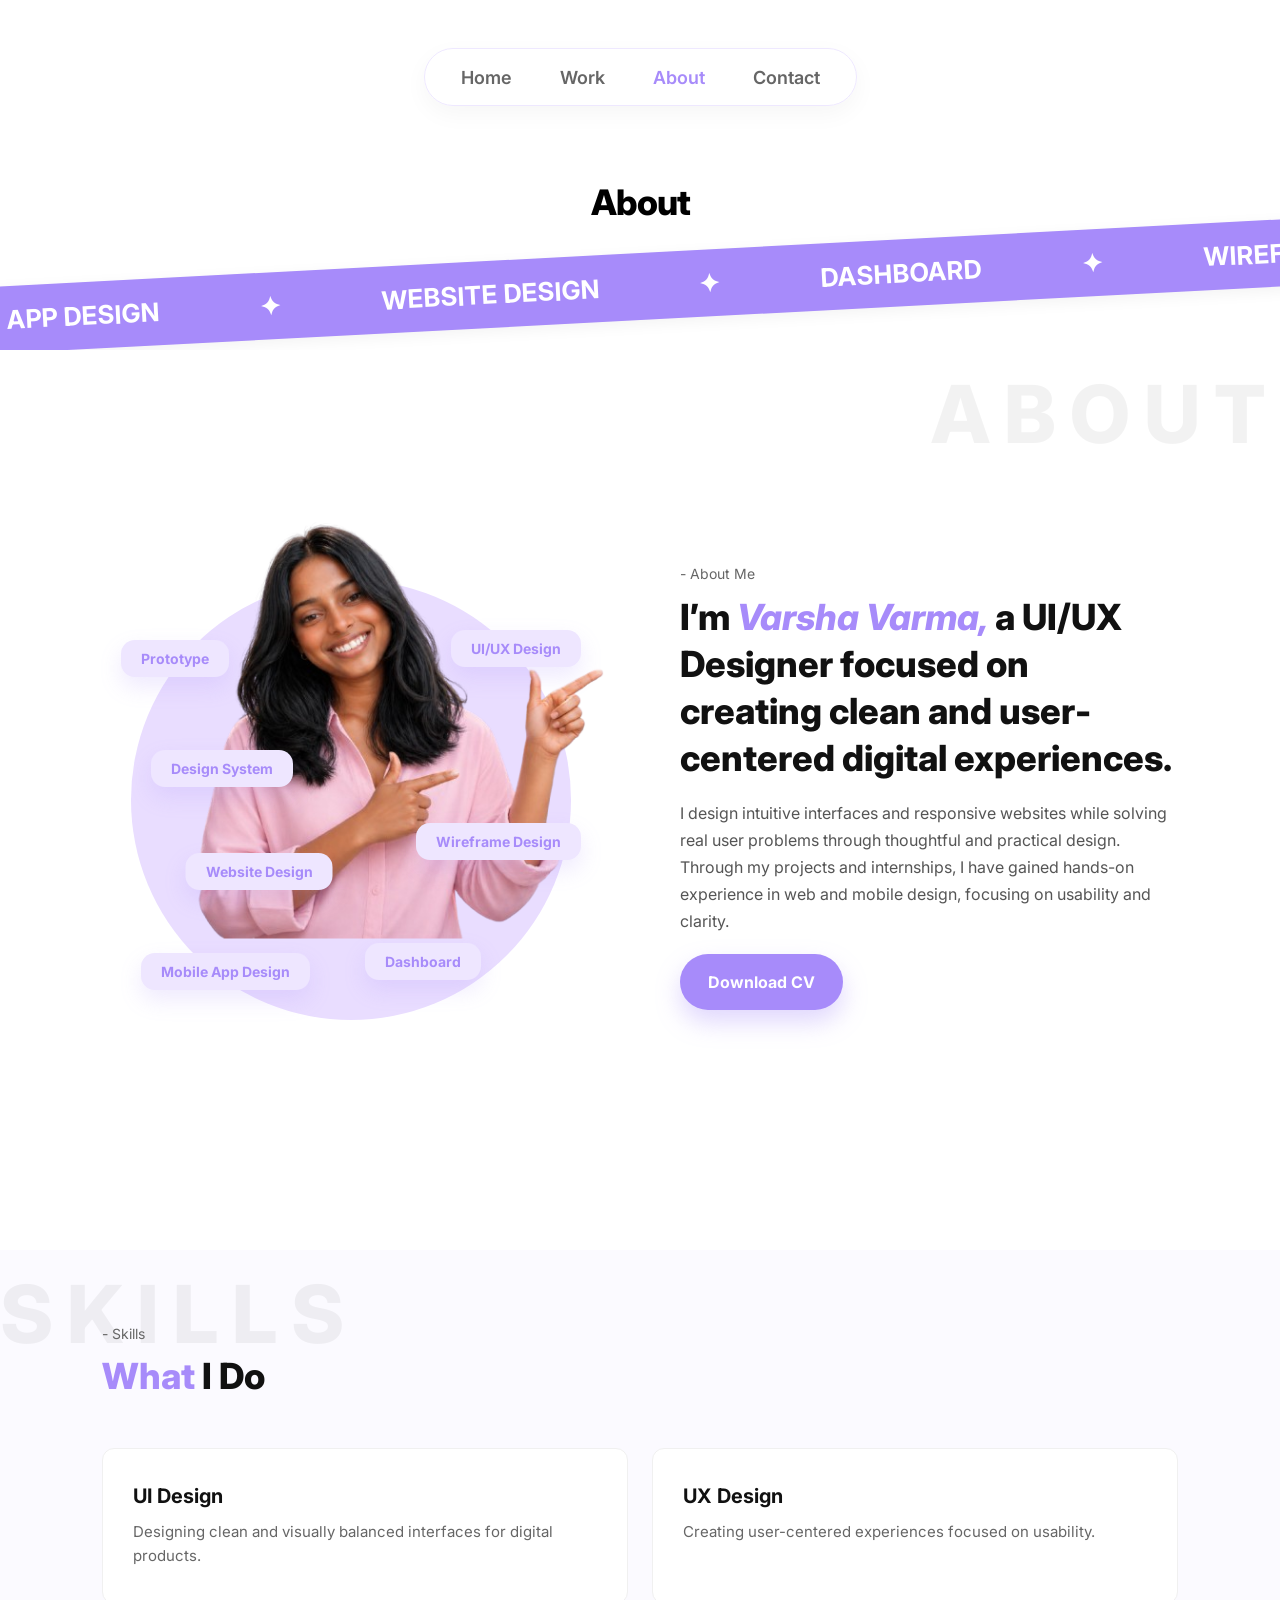
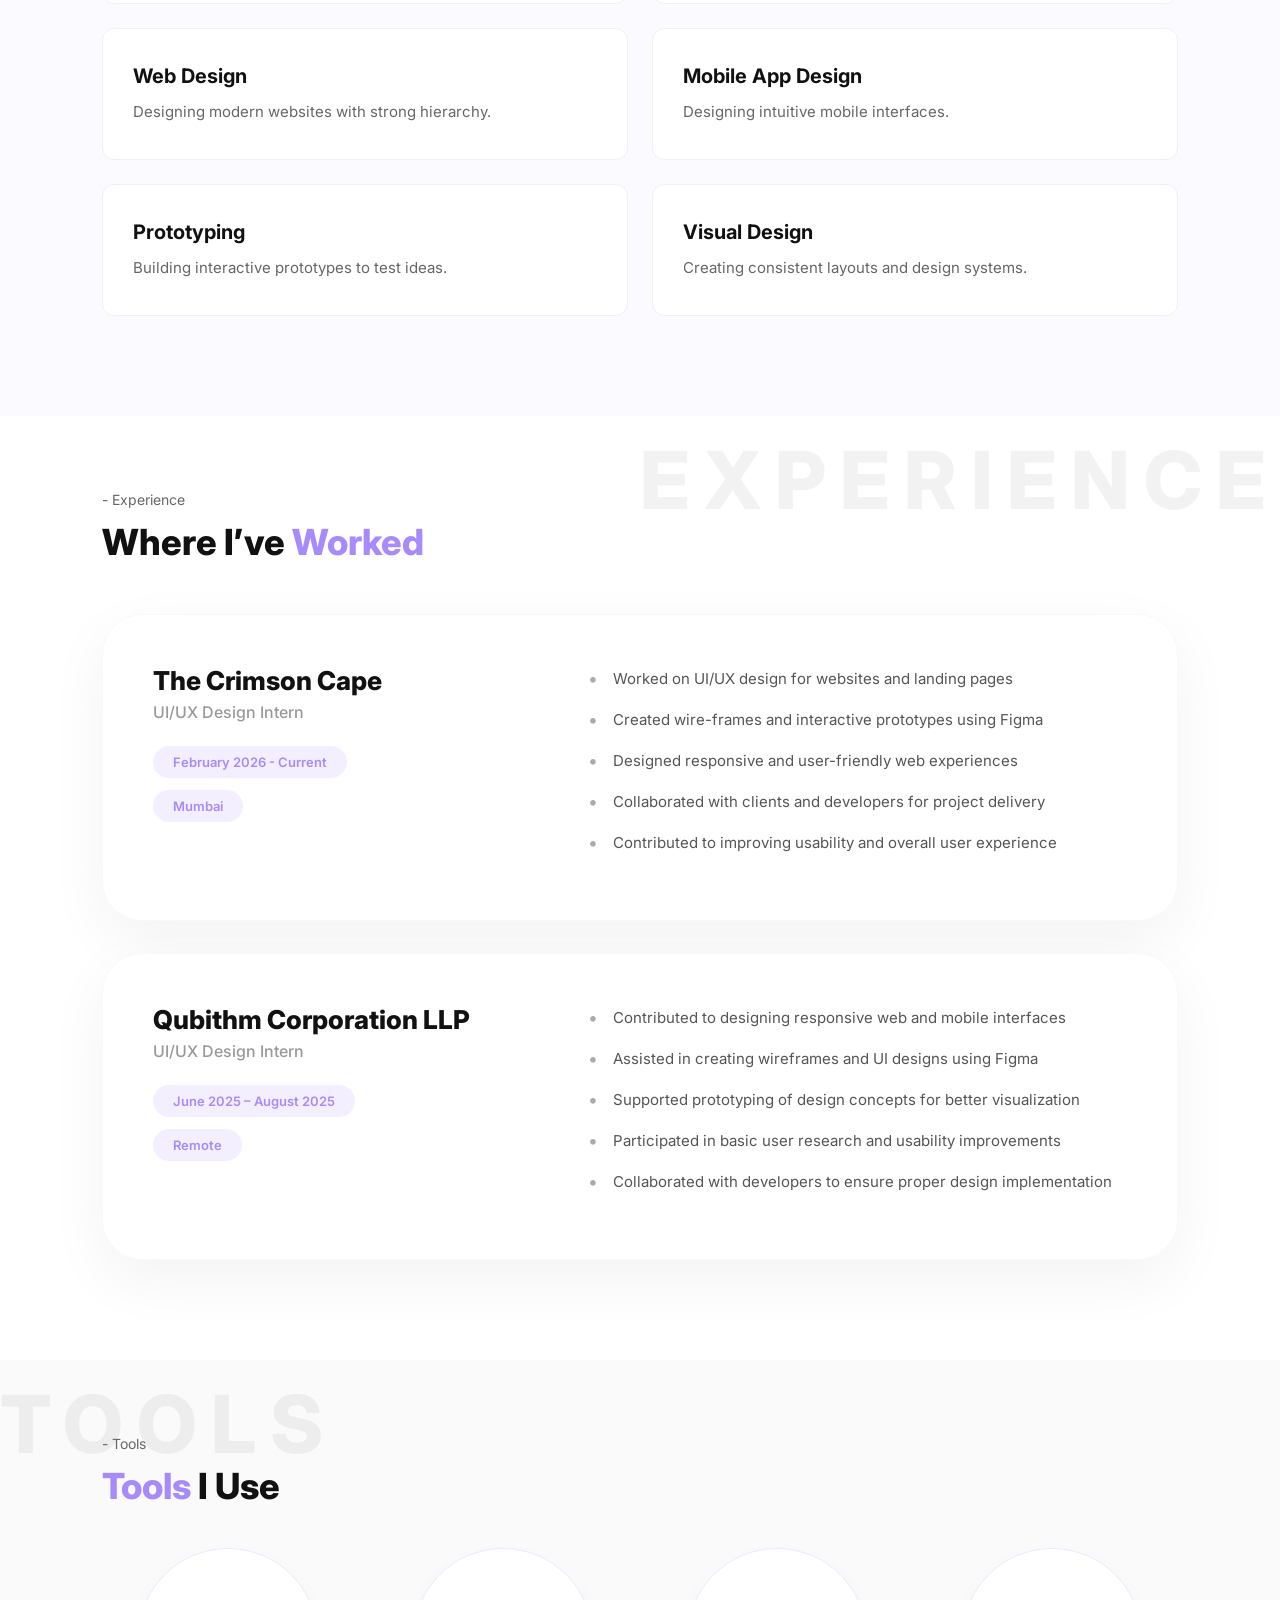
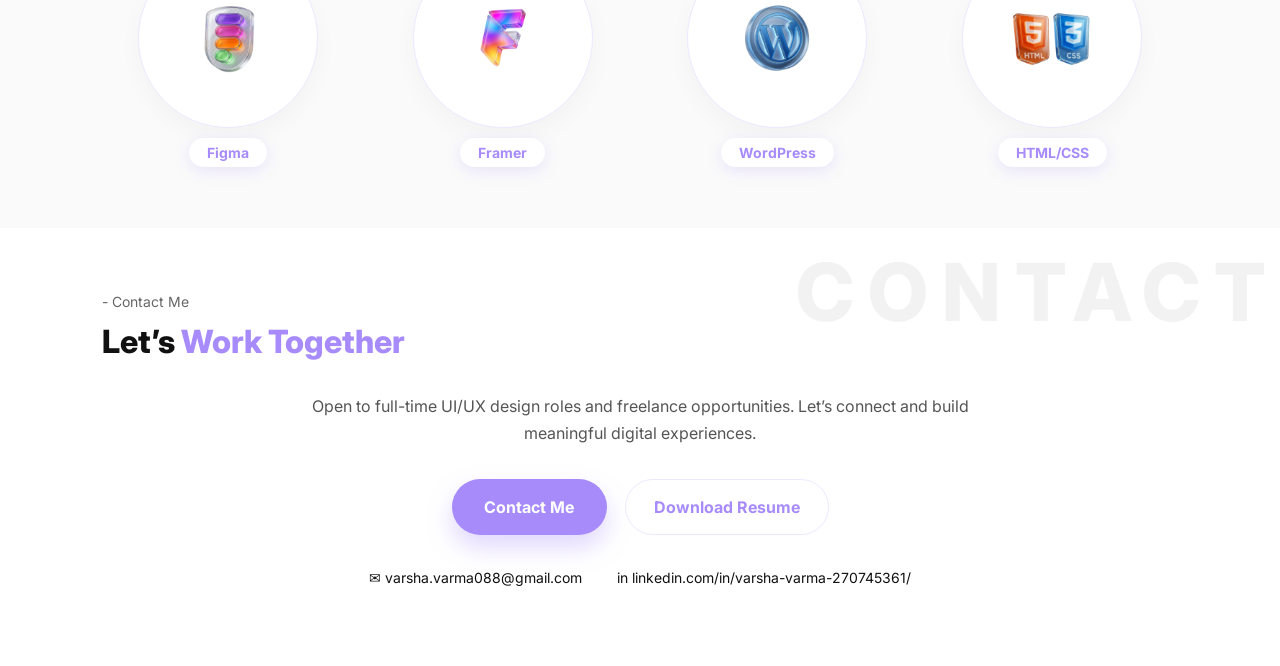
==== about.html @ 973a32cb "first commit" ====
<!DOCTYPE html>
<html lang="en">

<head>
    <meta charset="UTF-8" />
    <meta name="viewport" content="width=device-width, initial-scale=1.0" />
    <title>About | Varsha Varma</title>

    <link rel="stylesheet" href="about.css" />
    <link href="https://fonts.googleapis.com/css2?family=Inter:wght@400;500;600;700;800&display=swap" rel="stylesheet">
</head>

<body>

    <!-- NAVBAR -->
    <nav class="navbar">
        <a href="index.html">Home</a>
        <a href="index.html#work">Work</a>
        <a href="about.html" class="active">About</a>
        <a href="index.html#contact">Contact</a>
    </nav>

    <!-- Hero Header Section -->
    <header class="about-title-section">
        <h1 class="main-title">About</h1>

        <!-- Skill Strip -->
        <div class="skill-strip-container">
            <div class="skill-strip">
                <div class="strip-content">
                    <span>✦</span>
                    <span>APP DESIGN</span>
                    <span>✦</span>
                    <span>WEBSITE DESIGN</span>
                    <span>✦</span>
                    <span>DASHBOARD</span>
                    <span>✦</span>
                    <span>WIREFRAME</span>
                    <span>✦</span>
                    <span>PROTOTYPE</span>
                    <!-- Loop repeats for seamless effect -->
                    <span>✦</span>
                    <span>APP DESIGN</span>
                    <span>✦</span>
                    <span>WEBSITE DESIGN</span>
                    <span>✦</span>
                    <span>DASHBOARD</span>
                    <span>✦</span>
                    <span>WIREFRAME</span>
                    <span>✦</span>
                    <span>PROTOTYPE</span>
                </div>
            </div>
        </div>
    </header>

    <!-- ========================= -->
    <!-- ABOUT HERO -->
    <!-- ========================= -->

    <section class="about-hero">

        <h1 class="about-bg-text">ABOUT</h1>

        <!-- LEFT VISUAL -->
        <div class="about-visual">
            <div class="about-circle"></div>
            <img src="assets/about.png" alt="about">
            <span class="about-pill pill-1">Mobile App Design</span>
            <span class="about-pill pill-2">UI/UX Design</span>
            <span class="about-pill pill-3">Website Design</span>
            <span class="about-pill pill-4">Design System</span>
            <span class="about-pill pill-5">Prototype</span>
            <span class="about-pill pill-6">Dashboard</span>
            <span class="about-pill pill-7">Wireframe Design</span>
        </div>

        <div class="about-right">

            <p class="section-label">- About Me</p>

            <h1>
                I’m <span>Varsha Varma,</span> a UI/UX Designer focused on creating clean and user-centered digital experiences.
            </h1>

            <p class="about-desc">
                I design intuitive interfaces and responsive websites while solving real user problems through thoughtful and practical design. Through my projects and internships, I have gained hands-on experience in web and mobile design, focusing on usability and clarity.
            </p>

            <a href="#" class="btn primary">Download CV</a>

        </div>

    </section>


    <!-- ========================= -->
    <!-- SKILLS -->
    <!-- ========================= -->

    <section class="skills">

        <h1 class="skills-bg-text">SKILLS</h1>

        <p class="section-label">- Skills</p>
        <h2><span>What</span> I Do</h2>

        <div class="skills-grid">

            <div class="skill-card">
                <h3>UI Design</h3>
                <p>Designing clean and visually balanced interfaces for digital products.</p>
            </div>

            <div class="skill-card">
                <h3>UX Design</h3>
                <p>Creating user-centered experiences focused on usability.</p>
            </div>

            <div class="skill-card">
                <h3>Web Design</h3>
                <p>Designing modern websites with strong hierarchy.</p>
            </div>

            <div class="skill-card">
                <h3>Mobile App Design</h3>
                <p>Designing intuitive mobile interfaces.</p>
            </div>

            <div class="skill-card">
                <h3>Prototyping</h3>
                <p>Building interactive prototypes to test ideas.</p>
            </div>

            <div class="skill-card">
                <h3>Visual Design</h3>
                <p>Creating consistent layouts and design systems.</p>
            </div>

        </div>

    </section>


    <!-- ========================= -->
    <!-- EXPERIENCE -->
    <!-- ========================= -->

    <section class="experience">
        <h1 class="exp-bg-text">EXPERIENCE</h1>

        <p class="section-label">- Experience</p>
        <div class="exp-head">
            <h2>Where I’ve <span>Worked</span></h2>
        </div>

        <div class="exp-list">
            <!-- Card 1 -->
            <div class="exp-card">
                <div class="exp-card-left">
                    <h3>The Crimson Cape</h3>
                    <span class="role">UI/UX Design Intern</span>
                    <div class="exp-pills">
                        <span>February 2026 - Current</span>
                        <span>Mumbai</span>
                    </div>
                </div>
                <div class="exp-card-right">
                    <ul>
                        <li>Worked on UI/UX design for websites and landing pages</li>
                        <li>Created wire-frames and interactive prototypes using Figma</li>
                        <li>Designed responsive and user-friendly web experiences</li>
                        <li>Collaborated with clients and developers for project delivery</li>
                        <li>Contributed to improving usability and overall user experience</li>
                    </ul>
                </div>
            </div>

            <!-- Card 2 -->
            <div class="exp-card">
                <div class="exp-card-left">
                    <h3>Qubithm Corporation LLP</h3>
                    <span class="role">UI/UX Design Intern</span>
                    <div class="exp-pills">
                        <span>June 2025 – August 2025</span>
                        <span>Remote</span>
                    </div>
                </div>
                <div class="exp-card-right">
                    <ul>
                        <li>Contributed to designing responsive web and mobile interfaces</li>
                        <li>Assisted in creating wireframes and UI designs using Figma</li>
                        <li>Supported prototyping of design concepts for better visualization</li>
                        <li>Participated in basic user research and usability improvements</li>
                        <li>Collaborated with developers to ensure proper design implementation</li>
                    </ul>
                </div>
            </div>
        </div>
    </section>


    <!-- ========================= -->
    <!-- TOOLS -->
    <!-- ========================= -->

    <section class="tools">

        <h1 class="tools-bg-text">TOOLS</h1>

        <div class="tools-content">

            <div class="tools-head">
                <p class="section-label">- Tools</p>
                <h2><span>Tools</span> I Use</h2>
            </div>

            <div class="tools-grid">

                <div class="tool-card">
                    <img src="assets/figma.png">
                    <h3>Figma</h3>
                </div>

                <div class="tool-card">
                    <img src="assets/framer.png">
                    <h3>Framer</h3>
                </div>

                <div class="tool-card">
                    <img src="assets/wordpress.png">
                    <h3>WordPress</h3>
                </div>

                <div class="tool-card">
                    <img src="assets/htmlcss.png">
                    <h3>HTML/CSS</h3>
                </div>

            </div>

        </div>

    </section>

    <!-- CONTACT -->
    <section class="contact" id="contact">

        <h1 class="contact-bg-text">CONTACT</h1>

        <!-- ALIGN BLOCK -->
        <div class="contact-head">

            <p class="section-label">- Contact Me</p>

            <h2>Let’s <span>Work Together</span></h2>

        </div>

        <p class="contact-desc">
            Open to full-time UI/UX design roles and freelance opportunities. Let’s connect
            and build meaningful digital experiences.
        </p>

        <div class="buttons center">
            <a href="mailto:varsha.varma088@gmail.com" class="btn primary">Contact Me</a>
            <a href="#" class="btn outline">Download Resume</a>
        </div>

        <div class="contact-links">
            <span>✉ varsha.varma088@gmail.com</span>
            <span>in linkedin.com/in/varsha-varma-270745361/</span>
        </div>

    </section>

    <script src="about.js"></script>

</body>

</html>
---- about.css ----
/* ========================= */
/* GLOBAL */
/* ========================= */

* {
    margin: 0;
    padding: 0;
    box-sizing: border-box;
    font-family: "Inter", sans-serif;
}

html {
    scroll-behavior: smooth;
}

body {
    background: #ffffff;
    color: #111;
    overflow-x: hidden;
}


/* ========================= */
/* NAVBAR */
/* ========================= */

.navbar {
    width: fit-content;
    height: 58px;
    margin: 48px auto 0;
    padding: 0 36px;

    display: flex;
    justify-content: center;
    align-items: center;
    gap: 48px;

    border-radius: 50px;
    background: rgba(255, 255, 255, 0.9);
    border: 1px solid #eee8ff;

    box-shadow: 0 8px 25px rgba(0, 0, 0, 0.04);

    font-size: 18px;
    font-weight: 600;

    position: sticky;
    top: 18px;
    z-index: 999;
}

.navbar a {
    text-decoration: none;
    color: #666;
    transition: 0.3s;
}

.navbar a:hover,
.navbar a.active {
    color: #a78bfa;
}


/* ========================= */
/* RESPONSIVE */
/* ========================= */

/* Tablet */
@media (max-width: 900px) {
    .navbar {
        width: 90%;
        height: 52px;
        padding: 0 20px;
        gap: 24px;
        font-size: 15px;
    }
}

/* Mobile */
@media (max-width: 600px) {
    .navbar {
        width: 95%;
        height: 50px;
        padding: 0 16px;
        gap: 16px;
        font-size: 14px;
    }
}


/* Hero Section Container */
.about-title-section {
    padding-top: 100px; /* Standardized with other sections */
    padding-left: 8%;
    padding-right: 8%;
    text-align: center; /* Centered as requested */
    background-color: #fff;
    overflow: visible;
}

/* Bada "About" Heading */
.main-title {
    font-size: 2.2rem;
    font-weight: 800;
    margin-bottom: 20px;
    margin-top: -25px; /* Overlap with BG text */
    color: #000;
    letter-spacing: -1px;
    position: relative;
    z-index: 5;
}

/* Strip Styling */
.skill-strip-container {
    width: 100%;
    position: relative;
    padding: 10px 0 30px 0;
}

.skill-strip {
    background: #a78bfa;
    /* Vibrant purple matching the brand and target design */
    padding: 18px 0;
    transform: rotate(-3deg);
    /* Image wala tilted effect */
    width: 150%;
    margin-left: -25%;
    display: flex;
    box-shadow: 0 4px 15px rgba(0, 0, 0, 0.05);
}

.strip-content {
    display: flex;
    white-space: nowrap;
    animation: scroll-left 25s linear infinite;
}

.strip-content span {
    font-size: 1.6rem;
    font-weight: 700;
    color: #fff;
    padding: 0 50px;
    text-transform: uppercase;
}

/* Infinite Scroll Animation */
@keyframes scroll-left {
    0% {
        transform: translateX(0);
    }

    100% {
        transform: translateX(-50%);
    }
}

/* Mobile Responsive */
@media (max-width: 768px) {
    .main-title {
        font-size: 1.7rem;
        margin-bottom: 16px;
    }

    .strip-content span {
        font-size: 1.2rem;
        padding: 0 25px;
    }
}

/* ========================= */
/* ABOUT HERO */
/* ========================= */

.about-hero {
    position: relative;
    min-height: 100vh;
    padding: 80px 8%;

    display: grid;
    grid-template-columns: 1fr 1fr;
    gap: 80px;

    align-items: center;
    background: #ffffff;
    overflow: visible;
}

/* BACKGROUND TEXT */
.about-bg-text {
    position: absolute;
    top: 15px;
    left: 50%;
    transform: translateX(-50%);
    font-size: 80px;
    font-weight: 800;
    letter-spacing: 14px;
    color: rgba(0, 0, 0, 0.05);
    z-index: 0;
    white-space: nowrap;
    pointer-events: none;
}

/* Specific positioning for hero section */
.about-hero .about-bg-text {
    left: auto;
    right: 0;
    transform: none;
}

/* CONTENT ABOVE BG */

.about-left,
.about-right {
    position: relative;
    z-index: 2;
}

/* ========================= */
/* LEFT IMAGE */
/* ========================= */

/* LEFT VISUAL */
.about-visual {
    width: 460px;
    height: 460px;
    position: relative;
    margin: auto;
}

/* CIRCLE */
.about-circle {
    position: absolute;
    inset: 10px;
    background: #e9ddff;
    border-radius: 50%;
}

/* IMAGE */
.about-visual img {
    position: absolute;
    width: 95%;
    height: 95%;
    object-fit: contain;
    z-index: 2;
    left: 60%;
    top: 34%;
    transform: translate(-50%, -50%);
}

/* ===== PILLS STYLE ===== */
.about-pill {
    position: absolute;
    background: #eee6ff;
    color: #a78bfa;
    padding: 10px 20px;
    border-radius: 14px;
    font-size: 14px;
    font-weight: 700;
    z-index: 6;
    white-space: nowrap;
    box-shadow: 0 10px 22px rgba(167, 139, 250, 0.18);
    transition: 0.3s ease;
}

.about-pill:hover {
    transform: scale(1.05);
    box-shadow: 0 14px 30px rgba(167, 139, 250, 0.28);
}

/* ===== PILLS POSITION — 100% MATCH TO HOME ===== */
.pill-1 {
    left: 20px;
    bottom: 40px;
    animation: float-left 4s ease-in-out infinite;
}

.pill-2 {
    right: 0;
    top: 60px;
    animation: float-right 4s ease-in-out infinite;
}

.pill-3 {
    left: 30%;
    bottom: 140px;
    transform: translateX(-50%);
    animation: float-center 4.5s ease-in-out infinite;
}

.pill-4 {
    left: 30px;
    top: 180px;
    animation: float-left 5s ease-in-out infinite;
}

.pill-5 {
    left: 0;
    top: 70px;
    animation: float-left 4.5s ease-in-out infinite;
}

.pill-6 {
    right: 100px;
    bottom: 50px;
    animation: float-right 5s ease-in-out infinite;
}

.pill-7 {
    right: 0;
    bottom: 170px;
    animation: float-right 4.5s ease-in-out infinite;
}

/* FLOAT ANIMATIONS */
@keyframes float-left {
    0%, 100% { transform: translateY(0); }
    50% { transform: translateY(-10px); }
}

@keyframes float-right {
    0%, 100% { transform: translateY(0); }
    50% { transform: translateY(-10px); }
}

@keyframes float-center {
    0%, 100% { transform: translateX(-50%) translateY(0); }
    50% { transform: translateX(-50%) translateY(-10px); }
}

/* ========================= */
/* RIGHT TEXT */
/* ========================= */

.about-right h1 {
    font-size: 36px; /* Matched to home */
    font-weight: 800;
    line-height: 1.3;
}

.about-right h1 span {
    color: #a78bfa;
    font-style: italic;
}

.section-label {
    position: relative;
    z-index: 5;
    font-size: 14px;
    color: #666;
    margin-bottom: 12px;
}

.about-desc {
    margin: 18px 0;
    color: #555;
    line-height: 1.7;
    max-width: 500px;
}

.btn {
    min-width: 155px;
    height: 56px;
    padding: 0 28px;
    border-radius: 50px;
    text-decoration: none;
    font-size: 16px;
    font-weight: 700;
    display: inline-flex;
    align-items: center;
    justify-content: center;
    cursor: pointer;
    transition: 0.3s ease;
}

.btn:hover {
    transform: translateY(-3px);
}

.primary {
    background: #a78bfa;
    color: #fff;
    box-shadow: 0 12px 25px rgba(167, 139, 250, 0.35);
}

.outline {
    background: #fff;
    color: #a78bfa;
    border: 1px solid #eee8ff;
}

/* ========================= */
/* RESPONSIVE */
/* ========================= */

/* Tablet */
@media (max-width: 1024px) {
    .about-hero {
        grid-template-columns: 1fr;
        text-align: center;
        gap: 50px;
    }

    .about-right {
        display: flex;
        flex-direction: column;
        align-items: center;
    }

    .about-desc {
        text-align: center;
    }
}

/* Mobile */
@media (max-width: 768px) {
    .about-image {
        width: 300px;
        height: 300px;
    }

    .about-pill {
        font-size: 10px;
        padding: 6px 12px;
    }

    .about-bg-text {
        font-size: 40px;
        letter-spacing: 8px;
    }

    .about-right h1 {
        font-size: 32px;
    }
}

/* Small Mobile */
@media (max-width: 480px) {
    .about-bg-text {
        font-size: 30px;
    }
}

/* ========================= */
/* PILL FLOAT ANIMATIONS     */
/* ========================= */

/* Each pill floats continuously with different timing & direction */

.pill-1 {
    animation: floatUpDown 4s ease-in-out infinite;
}

.pill-2 {
    animation: floatUpDown 5s ease-in-out infinite 0.6s;
}

.pill-3 {
    animation: floatSide 4.5s ease-in-out infinite 0.3s;
}

.pill-4 {
    animation: floatSide 5.5s ease-in-out infinite 1s;
}

.pill-5 {
    animation: floatUpDown 4s ease-in-out infinite 1.4s;
}

.pill-6 {
    animation: floatSide 3.8s ease-in-out infinite 0.8s;
}

@keyframes floatUpDown {
    0%, 100% {
        transform: translateY(0px);
    }
    50% {
        transform: translateY(-10px);
    }
}

@keyframes floatSide {
    0%, 100% {
        transform: translateX(0px) translateY(0px);
    }
    50% {
        transform: translateX(0px) translateY(-8px);
    }
}

/* pill-5 uses translateX centering so override carefully */
.pill-5 {
    animation: floatCenter 4s ease-in-out infinite 1.4s;
}

@keyframes floatCenter {
    0%, 100% {
        transform: translateX(-50%) translateY(0px);
    }
    50% {
        transform: translateX(-50%) translateY(-10px);
    }
}

/* Fade-in animation for scroll observer */
.fade {
    opacity: 0;
    transform: translateY(30px);
    transition: opacity 0.7s ease, transform 0.7s ease;
}

.fade.show {
    opacity: 1;
    transform: translateY(0);
}


/* ========================= */
/* SKILLS SECTION */
/* ========================= */

/* ===== SKILLS SECTION ===== */

.skills {
    position: relative;
    padding: 100px 8%;
    background: #fbfaff;
    /* Light & clean background */
    overflow: hidden;
}

/* BACKGROUND TEXT - "SKILLS" */
.skills-bg-text {
    position: absolute;
    top: 15px;
    left: 0;
    font-size: 80px;
    font-weight: 800;
    letter-spacing: 14px;
    color: rgba(0, 0, 0, 0.05);
    z-index: 1;
    pointer-events: none;
    white-space: nowrap;
}

/* SECTION HEADER */
.section-label {
    position: relative;
    z-index: 5;
    font-size: 14px;
    color: #666;
    margin-bottom: 12px; /* Standardized tight gap */
    margin-top: -25px; /* Pull up to overlap BG text */
}

.skills h2 {
    position: relative;
    z-index: 5;
    font-size: 36px;
    font-weight: 800;
    margin-bottom: 50px;
    color: #111;
}

.skills h2 span {
    color: #a78bfa;
    /* Purple highlight */
}

/* GRID SETUP - 2 COLUMNS AS PER DESIGN */
.skills-grid {
    display: grid;
    grid-template-columns: repeat(2, 1fr);
    gap: 24px;
    position: relative;
    z-index: 2;
}

/* CARD STYLING */
.skill-card {
    background: #ffffff;
    padding: 35px 30px;
    border-radius: 12px;
    border: 1px solid #f0f0f0;
    /* Soft border */
    transition: all 0.3s ease;
    display: flex;
    flex-direction: column;
}

/* HOVER EFFECTS */
.skill-card:hover {
    transform: translateY(-5px);
    box-shadow: 0 15px 35px rgba(0, 0, 0, 0.05);
    border-color: #e9ddff;
}

.skill-card h3 {
    font-size: 20px;
    font-weight: 700;
    color: #111;
    margin-bottom: 12px;
    transition: color 0.3s ease;
}

.skill-card:hover h3 {
    color: #a78bfa;
}

.skill-card p {
    font-size: 15px;
    color: #666;
    /* Balanced text color */
    line-height: 1.6;
}

/* ========================= */
/* RESPONSIVE DESIGN */
/* ========================= */

/* Tablet (Screens up to 1024px) */
@media (max-width: 1024px) {
    .skills {
        padding: 80px 6%;
    }

    .skills-grid {
        grid-template-columns: repeat(2, 1fr);
        /* Maintains 2 columns */
        gap: 20px;
    }

    .skills-bg-text {
        font-size: 80px;
    }
}

/* Mobile (Screens up to 768px) */
@media (max-width: 768px) {
    .skills {
        padding: 60px 5%;
    }

    .skills-grid {
        grid-template-columns: 1fr;
        /* Single column for readability */
        gap: 16px;
    }

    .skills-bg-text {
        font-size: 50px;
        letter-spacing: 8px;
        top: 0;
    }

    .skills h2 {
        font-size: 28px;
        margin-bottom: 30px;
    }

    .skill-card {
        padding: 25px 20px;
    }
}

/* ========================= */
/* EXPERIENCE SECTION */
/* ========================= */

/* ========================= */
/* EXPERIENCE SECTION        */
/* ========================= */

.experience {
    position: relative;
    padding: 100px 8%;
    background: #ffffff;
    overflow: hidden;
}

/* Background text styling */
.exp-bg-text {
    position: absolute;
    top: 15px;
    right: 0; /* Moved to right as requested */
    font-size: 80px;
    font-weight: 800;
    letter-spacing: 14px;
    color: rgba(0, 0, 0, 0.05);
    z-index: 1;
    pointer-events: none;
    white-space: nowrap;
}

.exp-head {
    position: relative;
    z-index: 5;
    margin-bottom: 50px;
    /* Removed extra margin-top to avoid overlap with label */
}

.exp-head h2 {
    font-size: 36px;
    font-weight: 800;
}

.exp-head h2 span {
    color: #a78bfa;
}

/* Container for cards */
.exp-list {
    display: flex;
    flex-direction: column;
    gap: 32px;
    position: relative;
    z-index: 2;
}

/* Main Card Styling[cite: 1] */
.exp-card {
    background: #ffffff;
    padding: 50px;
    border-radius: 40px;
    box-shadow: 0 20px 60px rgba(0, 0, 0, 0.05);
    display: flex;
    justify-content: space-between;
    gap: 50px;
    border: 1px solid #f9f9f9;
    transition: 0.35s ease;
}

.exp-card:hover {
    transform: translateY(-10px);
    box-shadow: 0 24px 60px rgba(0, 0, 0, 0.12);
    background: #e7e6eb;
}

/* Left Column Styling */
.exp-card-left {
    flex: 1;
    transition: 0.35s ease;
}

.exp-card:hover .exp-card-left {
    transform: scale(1.03);
}

.exp-card h3 {
    font-size: 26px;
    font-weight: 800;
    color: #111;
    margin-bottom: 6px;
}

.exp-card .role {
    font-size: 16px;
    color: #999;
    font-weight: 500;
    display: block;
    margin-bottom: 24px;
}

/* Pills for Date and Location */
.exp-pills {
    display: flex;
    flex-direction: column;
    align-items: flex-start;
    gap: 12px;
}

.exp-pills span {
    background: #f3efff;
    color: #a78bfa;
    padding: 8px 20px;
    border-radius: 50px;
    font-size: 13px;
    font-weight: 600;
    width: fit-content;
}

/* Right Column Styling (Bullets) */
.exp-card-right {
    flex: 1.4;
}

.exp-card ul {
    list-style: none;
}

.exp-card ul li {
    font-size: 15px;
    color: #555;
    line-height: 1.8;
    margin-bottom: 14px;
    position: relative;
    padding-left: 25px;
}

/* Custom Bullet Point[cite: 1] */
.exp-card ul li::before {
    content: "•";
    color: #aaa;
    position: absolute;
    left: 0;
    font-size: 18px;
    top: -2px;
}

/* ========================= */
/* RESPONSIVE DESIGN         */
/* ========================= */

/* Tablet (Screens below 1024px) */
@media (max-width: 1024px) {
    .exp-card {
        flex-direction: column;
        /* Stack details vertically */
        padding: 40px;
        gap: 30px;
    }
}

/* Mobile (Screens below 768px) */
@media (max-width: 768px) {
    .experience {
        padding: 60px 5%;
    }

    .exp-bg-text {
        font-size: 50px;
        top: 0;
    }

    .exp-head h2 {
        font-size: 28px;
    }

    .exp-card h3 {
        font-size: 22px;
    }
}

/* ========================= */
/* TOOLS SECTION */
/* ========================= */

.tools {
    position: relative;
    padding: 100px 8%; /* Increased to match other sections */
    background: #fafafa;
    overflow: hidden;
}

/* BACKGROUND TEXT */
.tools-bg-text {
    position: absolute;
    top: 15px;
    left: 0;
    font-size: 80px;
    font-weight: 800;
    letter-spacing: 14px;
    color: rgba(0, 0, 0, 0.05);
    z-index: 1;
    pointer-events: none;
    white-space: nowrap;
}

/* CONTENT */
.tools-content {
    position: relative;
    z-index: 2;
}

/* HEADER */
.tools-head {
    margin-bottom: 40px;
    /* Removed extra margin-top to avoid overlap with label */
    position: relative;
    z-index: 5;
}

.tools-head h2 {
    font-size: 36px;
    font-weight: 800;
}

.tools-head h2 span {
    color: #a78bfa;
}

/* ========================= */
/* GRID */
/* ========================= */

.tools-grid {
    display: grid;
    grid-template-columns: repeat(4, 1fr);
    gap: 24px;
}

/* CARD */
.tool-card {
    background: #ffffff;
    padding: 30px;
    border-radius: 50%;
    aspect-ratio: 1 / 1;
    width: 100%;
    max-width: 180px;
    margin: 0 auto;
    position: relative;
    display: flex;
    flex-direction: column;
    align-items: center;
    justify-content: center;
    text-align: center;
    border: 1px solid #eee8ff;
    transition: 0.3s ease;
    cursor: pointer;
    box-shadow: 0 10px 25px rgba(0, 0, 0, 0.03);
}

.tool-card:hover {
    transform: translateY(-6px);
    box-shadow: 0 18px 40px rgba(0, 0, 0, 0.08);
}

/* ICON */
.tool-card img {
    width: 90px;
    height: 90px;
    object-fit: contain;
    transition: transform 0.3s ease;
}

.tool-card:hover img {
    transform: scale(1.1);
}

/* TEXT - Customized Hover Tooltip */
.tool-card h3 {
    position: absolute;
    bottom: -40px; /* Positioned outside the circle */
    left: 0;
    right: 0;
    width: max-content;
    margin: 0 auto;
    font-size: 14px;
    font-weight: 700;
    color: #a78bfa;
    opacity: 0;
    transition: all 0.3s ease;
    pointer-events: none;
    background: rgba(255, 255, 255, 1);
    padding: 6px 18px;
    border-radius: 20px;
    box-shadow: 0 4px 15px rgba(167, 139, 250, 0.2);
    white-space: nowrap;
}

.tool-card:hover h3 {
    opacity: 1;
}

/* ========================= */
/* RESPONSIVE */
/* ========================= */

/* Tablet */
@media (max-width: 1024px) {
    .tools-grid {
        grid-template-columns: repeat(2, 1fr);
    }
}

/* Mobile */
@media (max-width: 600px) {
    .tools {
        padding: 60px 6%;
    }

    .tools-bg-text {
        font-size: 40px;
        letter-spacing: 8px;
    }

    .tools-head h2 {
        font-size: 28px;
    }

    .tools-grid {
        grid-template-columns: 1fr;
    }
}

/* Small Mobile */
@media (max-width: 480px) {
    .tools-bg-text {
        font-size: 30px;
    }
}

/* ========================= */
/* CONTACT SECTION */
/* ========================= */

.contact {
    padding: 100px 8% 80px;
    background: #ffffff;
    position: relative;
    text-align: left;
    overflow: hidden;
}

/* BACKGROUND TEXT */
.contact-bg-text {
    position: absolute;
    top: 15px;
    right: 0;
    font-size: 80px;
    letter-spacing: 14px;
    color: rgba(0, 0, 0, 0.05);
    font-weight: 800;
    pointer-events: none;
    white-space: nowrap;
}

/* HEADING BLOCK — left aligned */
.contact-head {
    max-width: 100%;
    margin: 0;
    text-align: left;
    margin-top: -35px;
    position: relative;
    z-index: 2;
}

.contact-head .section-label {
    margin-bottom: 12px;
}

.contact h2 {
    font-size: 32px;
    font-weight: 800;
    color: #111;
    margin-bottom: 32px;
}

.contact h2 span {
    color: #a78bfa;
}

/* DESCRIPTION — centered */
.contact-desc {
    max-width: 720px;
    margin: 20px auto 32px;
    color: #555;
    line-height: 1.7;
    text-align: center;
}

/* BUTTONS — centered */
.contact .buttons {
    display: flex;
    justify-content: center;
    gap: 18px;
    margin-bottom: 34px;
}

/* LINKS — centered */
.contact-links {
    display: flex;
    justify-content: center;
    gap: 35px;
    font-size: 14px;
    color: #111;
}

/* ========================= */
/* RESPONSIVE */
/* ========================= */

@media (max-width: 768px) {
    .contact-head {
        text-align: center;
    }

    .contact h2 {
        font-size: 28px;
    }

    .contact-links {
        flex-direction: column;
        align-items: center;
        gap: 10px;
    }
}

@media (max-width: 600px) {
    .contact {
        padding: 60px 6%;
    }

    .contact-bg-text {
        font-size: 40px;
        letter-spacing: 8px;
    }
}

@media (max-width: 480px) {
    .contact-bg-text {
        font-size: 30px;
    }
}
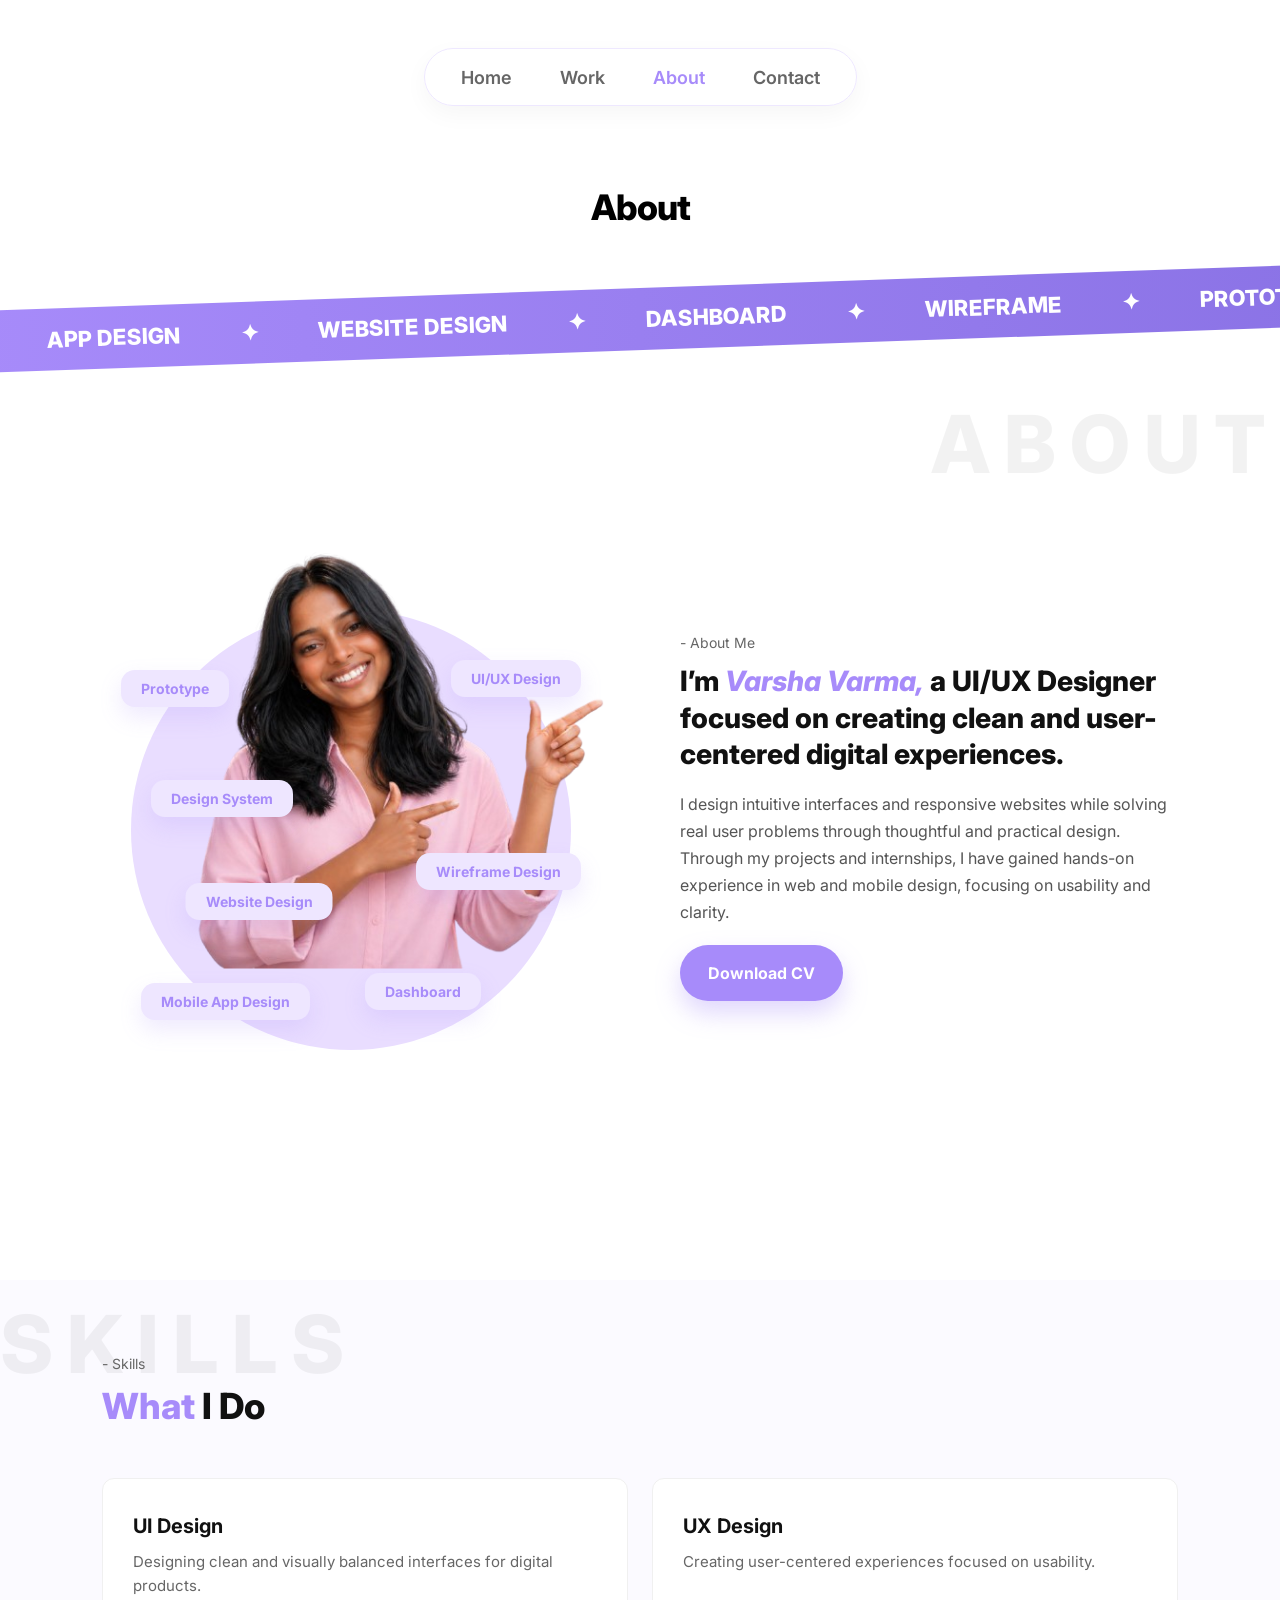
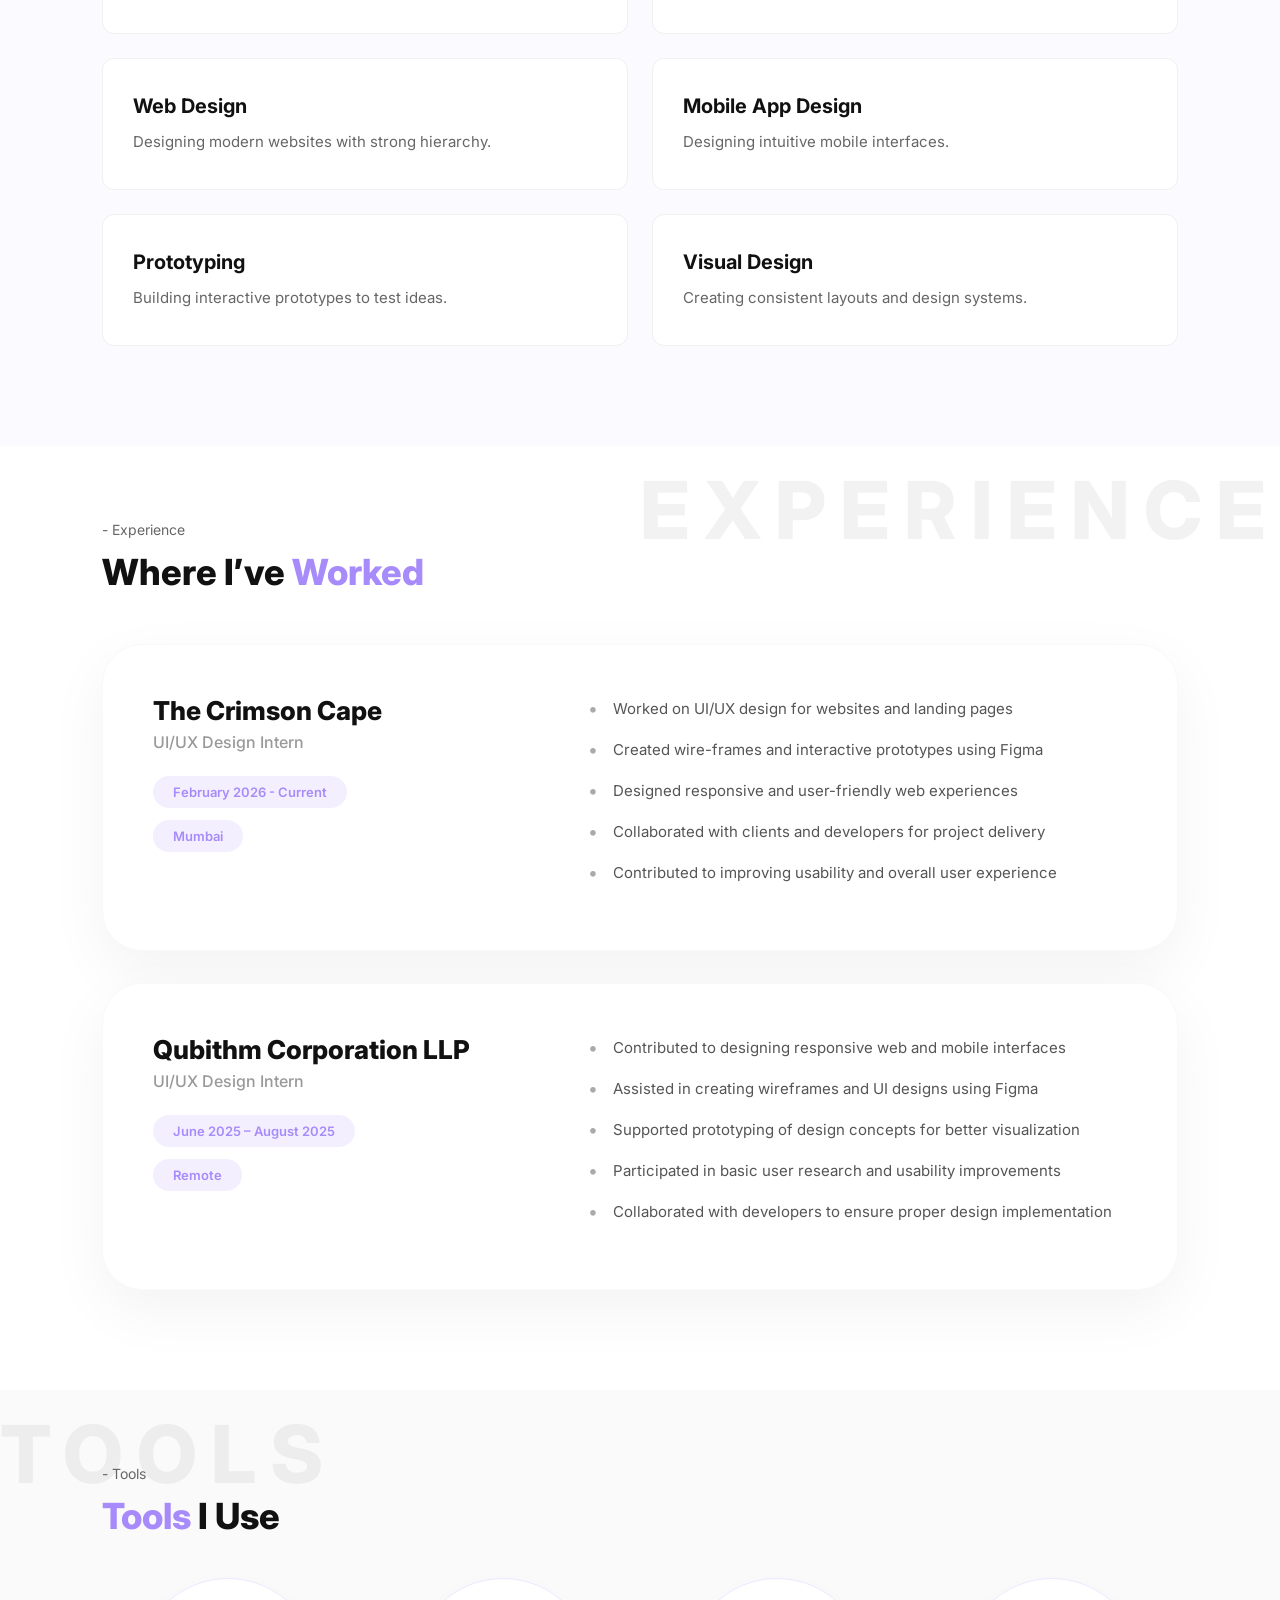
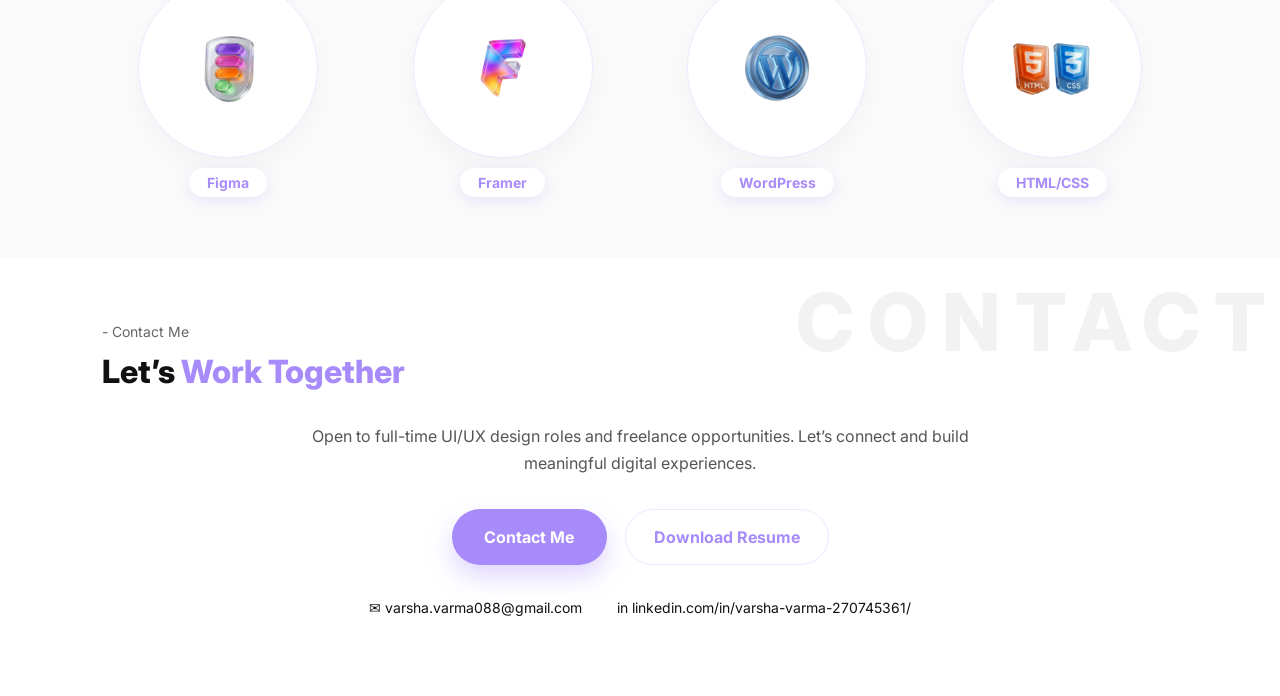
==== commit 8eb88805: "adding update on home page" ====
--- a/about.html
+++ b/about.html
@@ -27,7 +27,7 @@
         <!-- Skill Strip -->
         <div class="skill-strip-container">
             <div class="skill-strip">
-                <div class="strip-content">
+                <div class="strip-track">
                     <span>✦</span>
                     <span>APP DESIGN</span>
                     <span>✦</span>
--- a/about.css
+++ b/about.css
@@ -90,10 +90,10 @@
 
 /* Hero Section Container */
 .about-title-section {
-    padding-top: 100px; /* Standardized with other sections */
+    padding-top: 40px; /* Reduced to move heading up */
     padding-left: 8%;
     padding-right: 8%;
-    text-align: center; /* Centered as requested */
+    text-align: center;
     background-color: #fff;
     overflow: visible;
 }
@@ -102,8 +102,8 @@
 .main-title {
     font-size: 2.2rem;
     font-weight: 800;
-    margin-bottom: 20px;
-    margin-top: -25px; /* Overlap with BG text */
+    margin-bottom: 50px; /* Increased gap between heading and label */
+    margin-top: 40px;
     color: #000;
     letter-spacing: -1px;
     position: relative;
@@ -118,33 +118,35 @@
 }
 
 .skill-strip {
-    background: #a78bfa;
-    /* Vibrant purple matching the brand and target design */
+    background: linear-gradient(90deg, #a78bfa, #8b73e6);
+    /* Matched to home page gradient */
     padding: 18px 0;
-    transform: rotate(-3deg);
-    /* Image wala tilted effect */
-    width: 150%;
-    margin-left: -25%;
+    transform: rotate(-2deg);
+    /* Matched to home page rotation */
+    width: 125%; /* Increased for full width coverage */
+    margin-left: -12.5%; /* Centered alignment for full width */
     display: flex;
-    box-shadow: 0 4px 15px rgba(0, 0, 0, 0.05);
-}
-
-.strip-content {
+    position: relative;
+    z-index: 1;
+}
+
+.strip-track {
     display: flex;
+    gap: 60px;
     white-space: nowrap;
-    animation: scroll-left 25s linear infinite;
-}
-
-.strip-content span {
-    font-size: 1.6rem;
-    font-weight: 700;
+    width: max-content;
+    animation: scrollStrip 18s linear infinite;
+}
+
+.strip-track span {
+    font-size: 22px;
+    font-weight: 800;
     color: #fff;
-    padding: 0 50px;
     text-transform: uppercase;
 }
 
-/* Infinite Scroll Animation */
-@keyframes scroll-left {
+/* Infinite Scroll Animation matched to Home */
+@keyframes scrollStrip {
     0% {
         transform: translateX(0);
     }
@@ -332,7 +334,7 @@
 /* ========================= */
 
 .about-right h1 {
-    font-size: 36px; /* Matched to home */
+    font-size: 28px; /* Reduced font size for better balance */
     font-weight: 800;
     line-height: 1.3;
 }
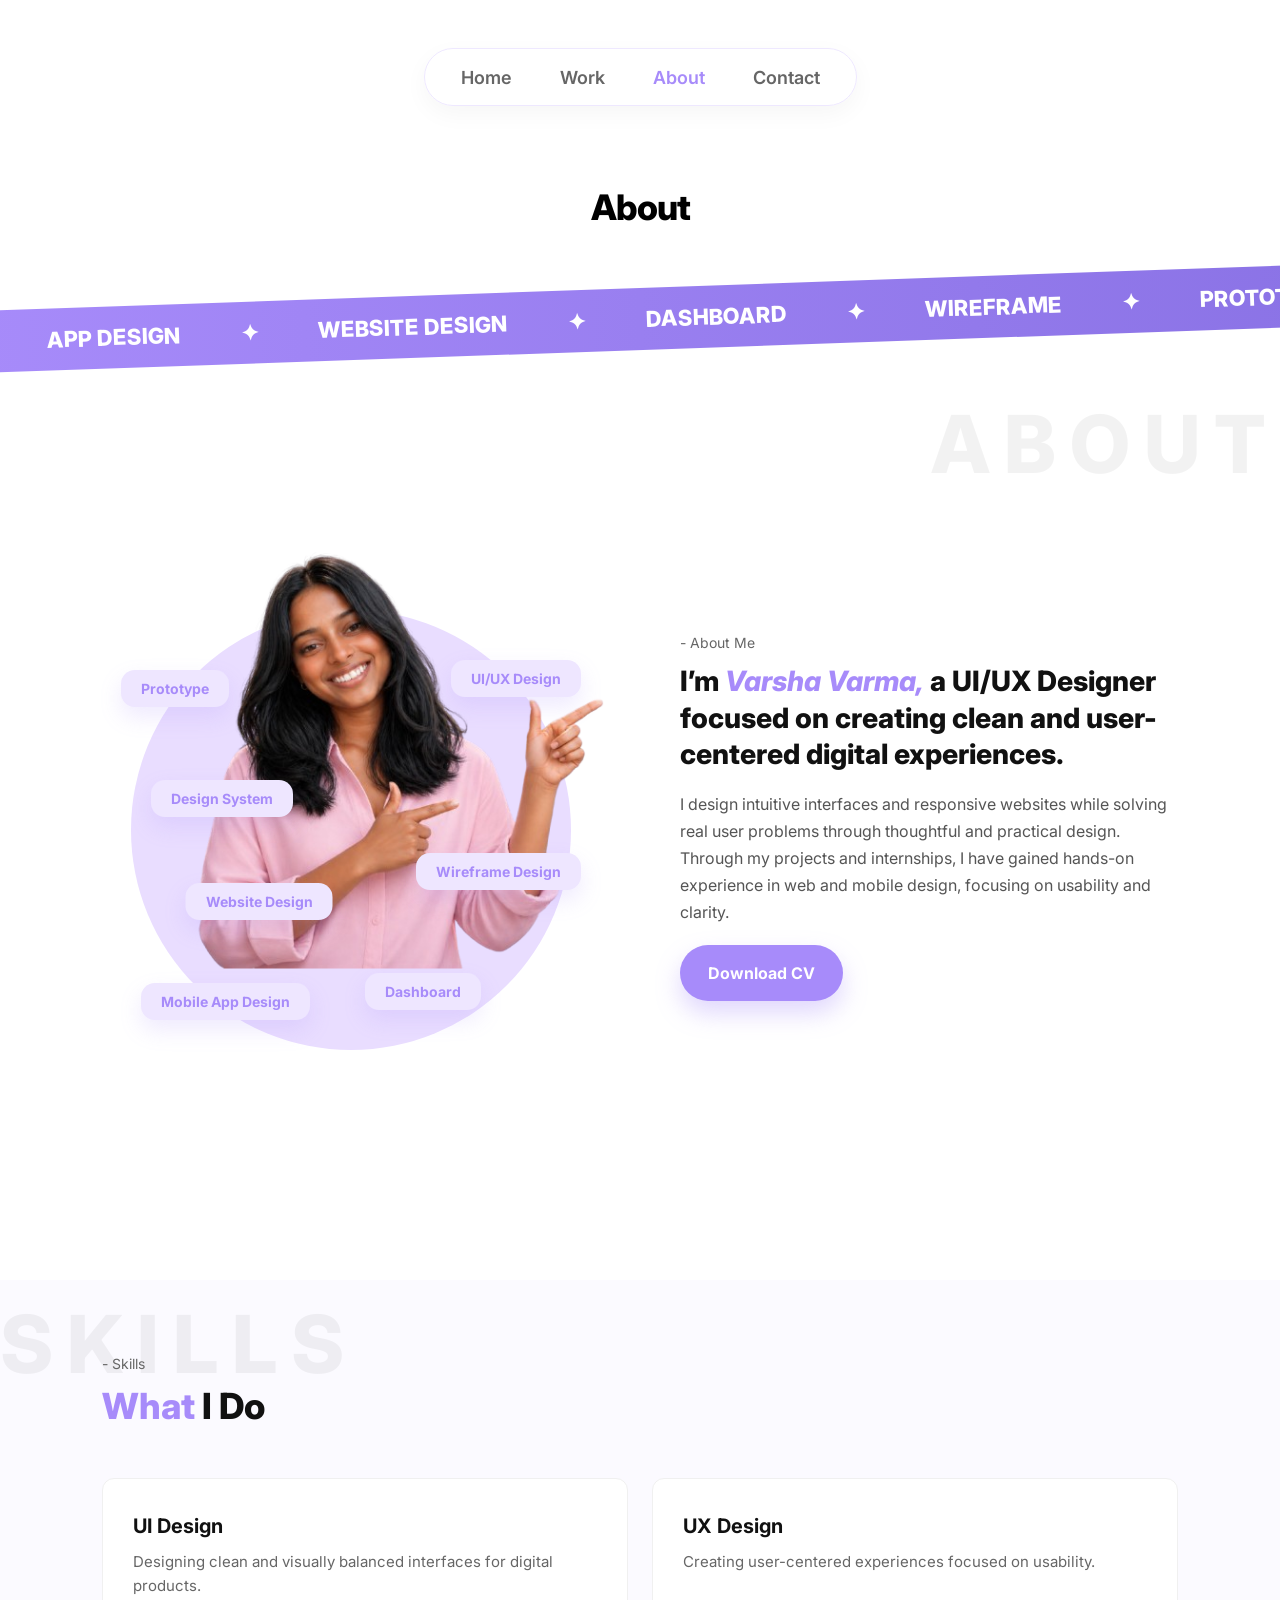
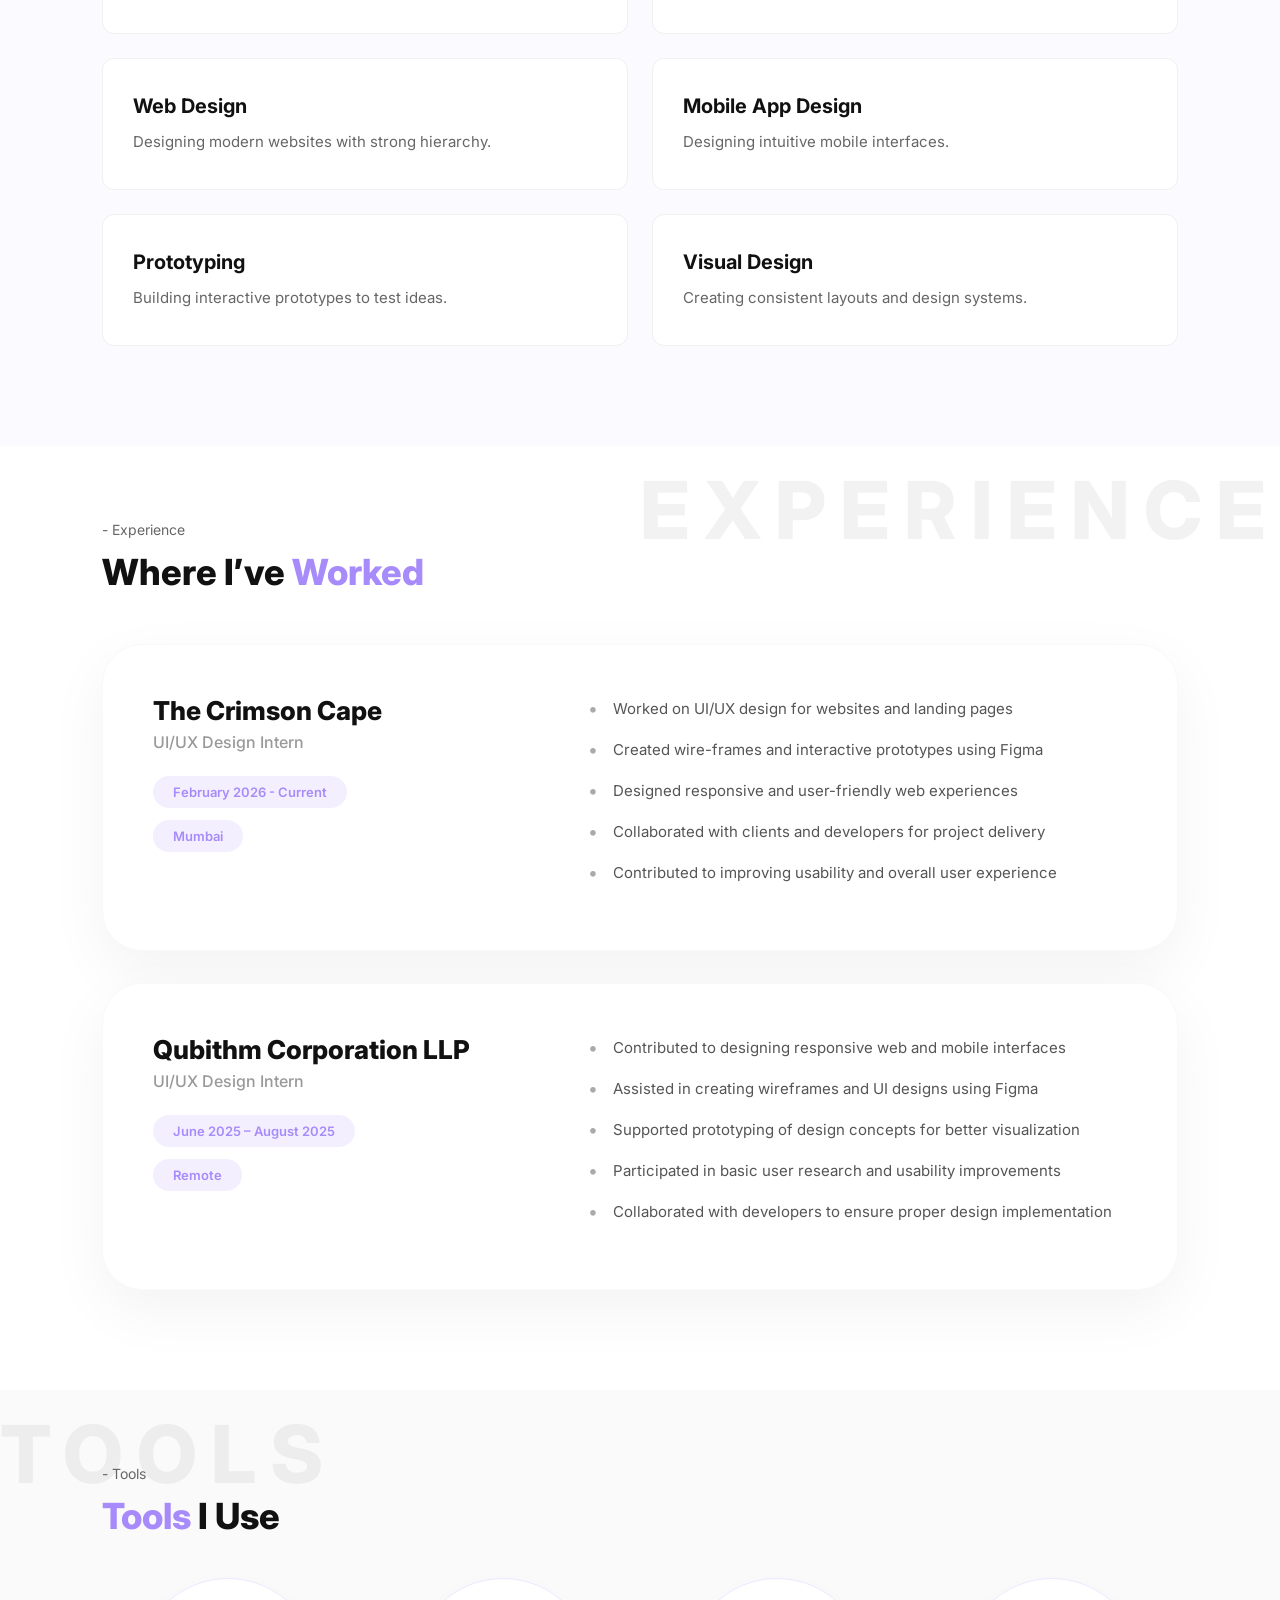
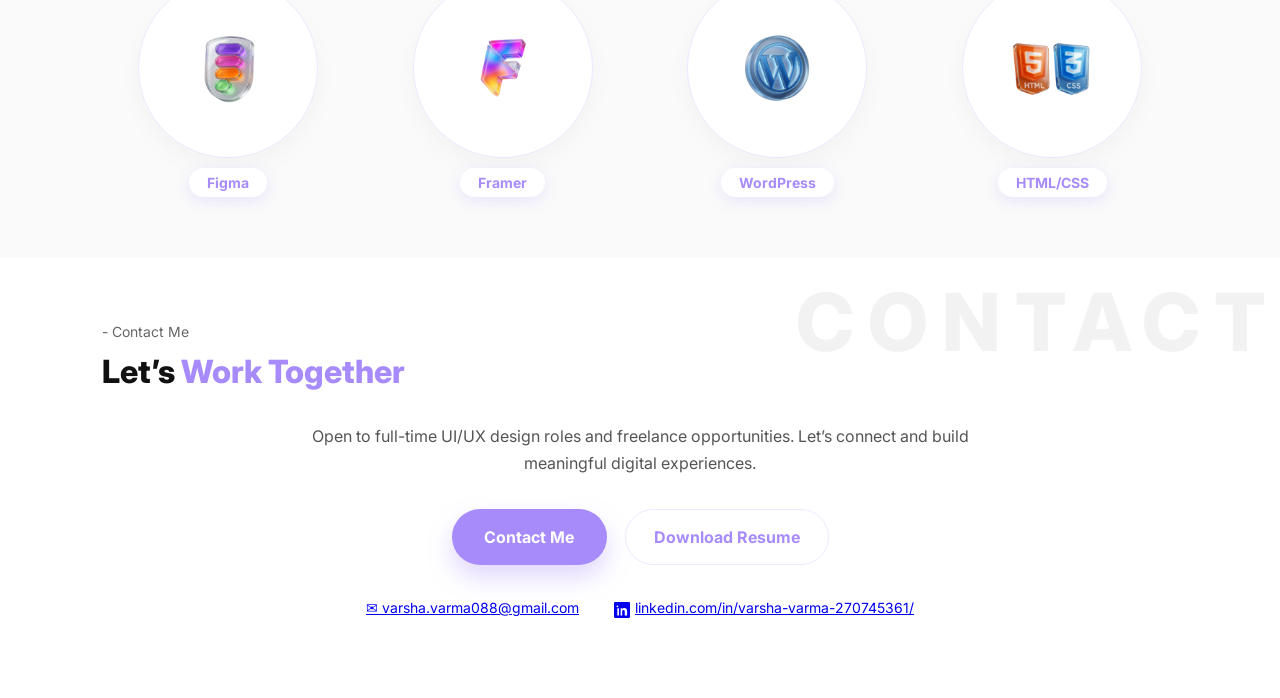
==== commit 14d0d7a9: "adding update" ====
--- a/about.html
+++ b/about.html
@@ -15,9 +15,9 @@
     <!-- NAVBAR -->
     <nav class="navbar">
         <a href="index.html">Home</a>
-        <a href="index.html#work">Work</a>
+        <a href="work.html">Work</a>
         <a href="about.html" class="active">About</a>
-        <a href="index.html#contact">Contact</a>
+        <a href="contact.html">Contact</a>
     </nav>
 
     <!-- Hero Header Section -->
@@ -268,8 +268,12 @@
         </div>
 
         <div class="contact-links">
-            <span>✉ varsha.varma088@gmail.com</span>
-            <span>in linkedin.com/in/varsha-varma-270745361/</span>
+            <a href="mailto:varsha.varma088@gmail.com" target="_blank">✉ varsha.varma088@gmail.com</a>
+            <a href="https://linkedin.com/in/varsha-varma-270745361/" target="_blank">
+                <svg xmlns="http://www.w3.org/2000/svg" width="16" height="16" fill="currentColor" viewBox="0 0 16 16" style="vertical-align: middle; margin-right: 5px;">
+                    <path d="M0 1.146C0 .513.526 0 1.175 0h13.65C15.474 0 16 .513 16 1.146v13.708c0 .633-.526 1.146-1.175 1.146H1.175C.526 16 0 15.487 0 14.854V1.146zm4.943 12.248V6.169H3.337v7.225h1.606zm-1.56-8.122c.56 0 .909-.371.909-.834-.011-.47-.349-.834-.9-.834-.551 0-.91.364-.91.834 0 .463.348.834.888.834h.013zM13.134 13.394V9.25c0-2.219-1.185-3.252-2.766-3.252-1.274 0-1.845.7-2.165 1.193v.025h-.016a5.54 5.54 0 0 1 .016-.025V6.169h-1.607c.021.451 0 7.225 0 7.225h1.607V9.364c0-.216.016-.432.08-.586.173-.432.568-.878 1.232-.878.869 0 1.216.662 1.216 1.634v3.86h1.607z"/>
+                </svg>linkedin.com/in/varsha-varma-270745361/
+            </a>
         </div>
 
     </section>
